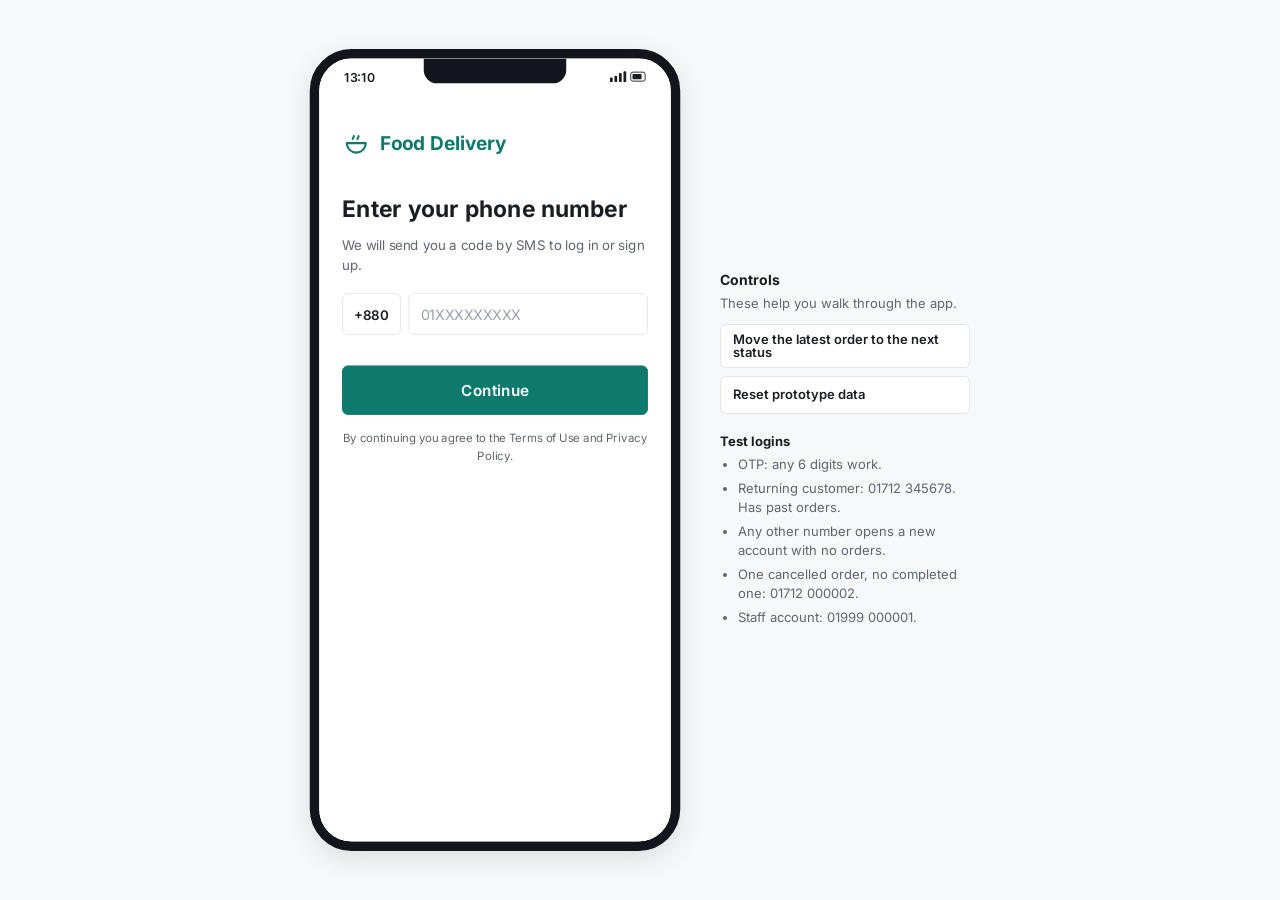
==== food-delivery-app/index.html @ 078b4ead "Food delivery app starter for HDNB PM bootcamp prototyping Co-Authored-By: Claude Opus 5.5 <noreply@" ====
<!doctype html>
<html lang="en">
<head>
<meta charset="utf-8">
<meta name="viewport" content="width=device-width, initial-scale=1">
<title>FoodApp</title>
<link rel="icon" href="data:,">
<link rel="stylesheet" href="shared/app.css">
<link rel="stylesheet" href="customer.css">
</head>
<body>
<main class="bx-stage" id="bx-stage">
  <div class="bx-fit">
    <div class="fd-phone" id="bx-phone">
      <div class="fd-phone-notch" aria-hidden="true"></div>
      <div class="bx-app" id="bx-app" data-testid="customer-app">
      </div>
    </div>
  </div>
  <aside class="bx-proto" id="bx-proto" aria-label="Prototype controls">
    <h2>Controls</h2>
    <p>These help you walk through the app.</p>
    <button type="button" class="fd-btn" id="bx-proto-advance" data-testid="customer-proto-advance">Move the latest order to the next status</button>
    <button type="button" class="fd-btn" id="bx-proto-reset" data-testid="customer-proto-reset">Reset prototype data</button>
    <h3>Test logins</h3>
    <ul>
      <li>OTP: any 6 digits work.</li>
      <li>Returning customer: 01712 345678. Has past orders.</li>
      <li>Any other number opens a new account with no orders.</li>
      <li>One cancelled order, no completed one: 01712 000002.</li>
      <li>Staff account: 01999 000001.</li>
    </ul>
  </aside>
</main>
<script src="shared/data.js"></script>
<script src="shared/common.js"></script>
<script src="customer-bn.js"></script>
<script src="customer.js"></script>
</body>
</html>
---- food-delivery-app/shared/app.css ----
@font-face {
  font-family: "Inter";
  font-style: normal;
  font-weight: 400;
  font-display: swap;
  src: url("fonts/inter-400.woff2") format("woff2");
}
@font-face {
  font-family: "Inter";
  font-style: normal;
  font-weight: 500;
  font-display: swap;
  src: url("fonts/inter-500.woff2") format("woff2");
}
@font-face {
  font-family: "Inter";
  font-style: normal;
  font-weight: 600;
  font-display: swap;
  src: url("fonts/inter-600.woff2") format("woff2");
}
@font-face {
  font-family: "Inter";
  font-style: normal;
  font-weight: 700;
  font-display: swap;
  src: url("fonts/inter-700.woff2") format("woff2");
}
@font-face {
  font-family: "Noto Sans Bengali";
  font-style: normal;
  font-weight: 400;
  font-display: swap;
  src: url("fonts/noto-bengali-400.woff2") format("woff2");
}
@font-face {
  font-family: "Noto Sans Bengali";
  font-style: normal;
  font-weight: 600;
  font-display: swap;
  src: url("fonts/noto-bengali-600.woff2") format("woff2");
}
@font-face {
  font-family: "Noto Sans Bengali";
  font-style: normal;
  font-weight: 700;
  font-display: swap;
  src: url("fonts/noto-bengali-700.woff2") format("woff2");
}

:root {
  --fd-primary: #0E7A6E;
  --fd-primary-dark: #0A5F56;
  --fd-ink: #1A1D23;
  --fd-grey: #5F6570;
  --fd-grey-light: #9AA0AA;
  --fd-hair: #E4E6EA;
  --fd-bg: #F7F8F9;
  --fd-white: #FFFFFF;
  --fd-radius: 10px;
  --fd-radius-sm: 6px;

  --fd-status-placed: #B45309;
  --fd-status-accepted: #0E7A6E;
  --fd-status-transit: #1D4ED8;
  --fd-status-delivered: #15803D;
  --fd-status-cancelled: #B91C1C;

  --fd-font: "Inter", "Noto Sans Bengali", "Nirmala UI", system-ui, sans-serif;
  --fd-font-bn: "Noto Sans Bengali", "Nirmala UI", sans-serif;
  --fd-shadow-card: 0 1px 2px rgba(26, 29, 35, .04);
  --fd-shadow-pop: 0 8px 28px rgba(26, 29, 35, .12);
  --fd-t: 160ms;
}

*, *::before, *::after { box-sizing: border-box; }
html, body { margin: 0; padding: 0; }
body {
  font-family: var(--fd-font);
  color: var(--fd-ink);
  background: var(--fd-bg);
  font-size: 14px;
  line-height: 1.5;
  -webkit-font-smoothing: antialiased;
  text-rendering: optimizeLegibility;
}
a { color: var(--fd-primary); text-decoration: none; }
a:hover { text-decoration: underline; }
.fd-bn { font-family: var(--fd-font-bn); }

.nomotion *, .nomotion *::before, .nomotion *::after {
  animation-duration: 0s !important;
  animation-delay: 0s !important;
  transition-duration: 0s !important;
  transition-delay: 0s !important;
}

.fd-icon {
  width: 24px;
  height: 24px;
  flex: none;
  fill: none;
  stroke: currentColor;
  stroke-width: 1.75;
  stroke-linecap: round;
  stroke-linejoin: round;
}
.fd-icon-sm { width: 18px; height: 18px; }
.fd-icon-lg { width: 32px; height: 32px; }

.fd-wordmark {
  display: inline-flex;
  align-items: center;
  gap: 8px;
  color: var(--fd-primary);
  line-height: 1;
}
.fd-wordmark-mark {
  width: 22px;
  height: 22px;
  fill: none;
  stroke: currentColor;
  stroke-width: 1.75;
  stroke-linecap: round;
  stroke-linejoin: round;
}
.fd-wordmark-text {
  font-weight: 700;
  font-size: 17px;
  letter-spacing: -.01em;
  color: var(--fd-primary);
}

.fd-topbar {
  display: flex;
  align-items: center;
  gap: 16px;
  height: 56px;
  padding: 0 20px;
  background: var(--fd-white);
  border-bottom: 1px solid var(--fd-hair);
}
.fd-topbar-spacer { flex: 1 1 auto; }
.fd-topbar .fd-topbar-nav {
  display: flex;
  align-items: center;
  gap: 4px;
}
.fd-topbar-nav a {
  color: var(--fd-grey);
  padding: 6px 10px;
  border-radius: var(--fd-radius-sm);
  font-weight: 500;
  text-decoration: none;
}
.fd-topbar-nav a:hover { color: var(--fd-ink); background: var(--fd-bg); }
.fd-topbar-nav a.is-active { color: var(--fd-primary); background: rgba(14, 122, 110, .08); }

.fd-card {
  background: var(--fd-white);
  border: 1px solid var(--fd-hair);
  border-radius: var(--fd-radius);
  box-shadow: var(--fd-shadow-card);
}
.fd-card-pad { padding: 16px; }

.fd-btn {
  display: inline-flex;
  align-items: center;
  justify-content: center;
  gap: 8px;
  height: 40px;
  padding: 0 16px;
  font-family: inherit;
  font-size: 14px;
  font-weight: 600;
  line-height: 1;
  color: var(--fd-ink);
  background: var(--fd-white);
  border: 1px solid var(--fd-hair);
  border-radius: var(--fd-radius-sm);
  cursor: pointer;
  transition: background var(--fd-t) ease, border-color var(--fd-t) ease, color var(--fd-t) ease;
}
.fd-btn:hover { border-color: var(--fd-grey-light); }
.fd-btn:focus-visible { outline: 2px solid var(--fd-primary); outline-offset: 2px; }
.fd-btn:disabled { opacity: .5; cursor: not-allowed; }
.fd-btn .fd-icon { width: 18px; height: 18px; }

.fd-btn-primary {
  color: var(--fd-white);
  background: var(--fd-primary);
  border-color: var(--fd-primary);
}
.fd-btn-primary:hover { background: var(--fd-primary-dark); border-color: var(--fd-primary-dark); }

.fd-btn-ghost {
  color: var(--fd-grey);
  background: transparent;
  border-color: transparent;
}
.fd-btn-ghost:hover { color: var(--fd-ink); background: var(--fd-bg); border-color: transparent; }

.fd-btn-block { width: 100%; }
.fd-btn-lg { height: 52px; padding: 0 20px; font-size: 16px; }

.fd-pill {
  display: inline-flex;
  align-items: center;
  gap: 6px;
  height: 22px;
  padding: 0 9px;
  font-size: 12px;
  font-weight: 600;
  line-height: 1;
  border-radius: 999px;
  border: 1px solid transparent;
  white-space: nowrap;
}
.fd-pill::before {
  content: "";
  width: 6px;
  height: 6px;
  border-radius: 999px;
  background: currentColor;
}
.fd-pill[data-status="placed"]     { color: var(--fd-status-placed);    background: rgba(180, 83, 9, .09);  border-color: rgba(180, 83, 9, .18); }
.fd-pill[data-status="accepted"]   { color: var(--fd-status-accepted);  background: rgba(14, 122, 110, .09); border-color: rgba(14, 122, 110, .18); }
.fd-pill[data-status="transit"]    { color: var(--fd-status-transit);   background: rgba(29, 78, 216, .09); border-color: rgba(29, 78, 216, .18); }
.fd-pill[data-status="delivered"]  { color: var(--fd-status-delivered); background: rgba(21, 128, 61, .09); border-color: rgba(21, 128, 61, .18); }
.fd-pill[data-status="cancelled"]  { color: var(--fd-status-cancelled); background: rgba(185, 28, 28, .09); border-color: rgba(185, 28, 28, .18); }

.fd-table {
  width: 100%;
  border-collapse: collapse;
  font-size: 14px;
}
.fd-table th {
  text-align: left;
  font-weight: 600;
  color: var(--fd-grey);
  font-size: 12px;
  letter-spacing: .02em;
  text-transform: uppercase;
  padding: 10px 12px;
  border-bottom: 1px solid var(--fd-hair);
  white-space: nowrap;
}
.fd-table td {
  padding: 12px;
  border-bottom: 1px solid var(--fd-hair);
  vertical-align: middle;
}
.fd-table tbody tr:hover { background: var(--fd-bg); }
.fd-table tbody tr:last-child td { border-bottom: none; }
.fd-table-dense th { padding: 7px 10px; }
.fd-table-dense td { padding: 7px 10px; font-size: 13px; }

.fd-input {
  width: 100%;
  height: 40px;
  padding: 0 12px;
  font-family: inherit;
  font-size: 14px;
  color: var(--fd-ink);
  background: var(--fd-white);
  border: 1px solid var(--fd-hair);
  border-radius: var(--fd-radius-sm);
  transition: border-color var(--fd-t) ease, box-shadow var(--fd-t) ease;
}
.fd-input::placeholder { color: var(--fd-grey-light); }
.fd-input:focus {
  outline: none;
  border-color: var(--fd-primary);
  box-shadow: 0 0 0 3px rgba(14, 122, 110, .12);
}
textarea.fd-input { height: auto; padding: 10px 12px; resize: vertical; }

.fd-field { display: flex; flex-direction: column; gap: 6px; }
.fd-field > label {
  font-size: 13px;
  font-weight: 600;
  color: var(--fd-ink);
}
.fd-field .fd-field-hint { font-size: 12px; color: var(--fd-grey); }

.fd-money {
  font-variant-numeric: tabular-nums;
  font-feature-settings: "tnum" 1;
  white-space: nowrap;
}
td.fd-money, th.fd-money { text-align: right; }

.fd-phone-stage {
  min-height: 100vh;
  display: flex;
  align-items: center;
  justify-content: center;
  padding: 24px;
  background: var(--fd-bg);
}
.fd-phone {
  position: relative;
  width: 390px;
  height: 844px;
  flex: none;
  background: var(--fd-white);
  border: 10px solid #12151B;
  border-radius: 44px;
  box-shadow: var(--fd-shadow-pop);
  overflow: hidden;
  transform-origin: center center;
}

@media (max-height: 900px) { .fd-phone { transform: scale(.92); } }
@media (max-height: 820px) { .fd-phone { transform: scale(.86); } }
@media (max-height: 760px) { .fd-phone { transform: scale(.80); } }
@media (max-height: 700px) { .fd-phone { transform: scale(.74); } }
.fd-phone-notch {
  position: absolute;
  top: 0;
  left: 50%;
  transform: translateX(-50%);
  width: 150px;
  height: 26px;
  background: #12151B;
  border-bottom-left-radius: 14px;
  border-bottom-right-radius: 14px;
  z-index: 5;
}
.fd-phone-screen {
  position: absolute;
  inset: 0;
  overflow-y: auto;
  overflow-x: hidden;
  -webkit-overflow-scrolling: touch;
}

.fd-muted { color: var(--fd-grey); }
.fd-hair { border-bottom: 1px solid var(--fd-hair); }
.fd-stack { display: flex; flex-direction: column; }
.fd-row { display: flex; align-items: center; }
.fd-gap-8 { gap: 8px; }
.fd-gap-12 { gap: 12px; }
.fd-gap-16 { gap: 16px; }
---- food-delivery-app/customer.css ----
.bx-stage {
  min-height: calc(100vh - var(--ws-strip, 0px));
  display: flex;
  align-items: center;
  justify-content: center;
  gap: 40px;
  padding: 20px;
  background: var(--fd-bg);
}
:root { --bx-scale: 1; }
@media (max-height: 900px) { :root { --bx-scale: 0.95; } }
@media (max-height: 840px) { :root { --bx-scale: 0.88; } }
@media (max-height: 780px) { :root { --bx-scale: 0.84; } }
@media (max-height: 720px) { :root { --bx-scale: 0.76; } }
.bx-fit {
  width: calc(390px * var(--bx-scale));
  height: calc(844px * var(--bx-scale));
  flex: none;
  display: flex;
  align-items: center;
  justify-content: center;
}
.bx-fit > .fd-phone { transform: scale(var(--bx-scale)); transform-origin: center center; position: relative; }

.bx-proto {
  width: 250px;
  flex: none;
  font-size: 13px;
  color: var(--fd-grey);
}
.bx-proto h2 { margin: 0 0 4px; font-size: 14px; color: var(--fd-ink); }
.bx-proto h3 { margin: 18px 0 4px; font-size: 13px; color: var(--fd-ink); }
.bx-proto p { margin: 0 0 10px; }
.bx-proto .fd-btn { display: flex; width: 100%; height: auto; min-height: 38px; padding: 8px 12px; margin-bottom: 8px; text-align: left; justify-content: flex-start; font-size: 13px; }
.bx-proto ul { margin: 0; padding-left: 18px; }
.bx-proto li { margin-bottom: 4px; }
@media (max-width: 760px) { .bx-proto { display: none; } }
.bx-proto .ws-panel-link { margin: 0 0 14px; }

.bx-app {
  position: absolute;
  inset: 0;
  display: flex;
  flex-direction: column;
  overflow: hidden;
  background: var(--fd-white);
  font-family: var(--fd-font);
  color: var(--fd-ink);
}
.bx-app.is-bn { font-family: var(--fd-font-bn); }
.bx-status {
  flex: none;
  height: 34px;
  padding: 8px 26px 0;
  display: flex;
  align-items: center;
  justify-content: space-between;
  font-size: 13px;
  font-weight: 600;
  background: var(--fd-white);
}
.bx-sysicons { width: 38px; height: 12px; fill: currentColor; }
.bx-status-icons .bx-ic { display: none; }
.bx-view { flex: 1 1 auto; min-height: 0; position: relative; overflow: hidden; }
.bx-screen, .bx-col { display: flex; flex-direction: column; height: 100%; min-height: 0; }
.bx-rel { position: relative; }
.bx-body { flex: 1 1 auto; min-height: 0; overflow-y: auto; overflow-x: hidden; overscroll-behavior: contain; }
.bx-grow { flex: 1 1 auto; min-width: 0; }
.bx-left { text-align: left; }
.bx-center { text-align: center; margin-top: 12px; }
.bx-spacer { height: 24px; flex: none; }
.bx-hidden { display: none !important; }
.bx-muted { color: var(--fd-grey); font-size: 13px; }
.bx-pad { padding: 12px 16px; }
.bx-stack-8 { display: flex; flex-direction: column; gap: 8px; }
.bx-stack-12 { display: flex; flex-direction: column; gap: 12px; }
.bx-clamp { display: -webkit-box; -webkit-line-clamp: 2; -webkit-box-orient: vertical; overflow: hidden; }
.bx-money { font-variant-numeric: tabular-nums; white-space: nowrap; font-weight: 600; }
.bx-h2 { margin: 0; font-size: 18px; }
.bx-h3 { margin: 0 0 8px; font-size: 14px; }

.bx-ic { width: 22px; height: 22px; flex: none; fill: none; stroke: currentColor; stroke-width: 1.75; stroke-linecap: round; stroke-linejoin: round; }
.bx-ic-xs { width: 14px; height: 14px; }
.bx-ic-sm { width: 18px; height: 18px; }
.bx-ic-lg { width: 30px; height: 30px; }
.bx-ic-xl { width: 56px; height: 56px; stroke-width: 1.4; }
.bx-star { width: 34px; height: 34px; color: var(--fd-grey-light); }
.bx-star.is-on { fill: var(--fd-ink); color: var(--fd-ink); }

.bx-hd {
  flex: none;
  display: flex;
  align-items: center;
  gap: 10px;
  min-height: 56px;
  padding: 8px 12px;
  background: var(--fd-white);
  border-bottom: 1px solid var(--fd-hair);
}
.bx-hd-title { font-size: 16px; font-weight: 700; }
.bx-hd-title.bx-big { font-size: 20px; padding-left: 4px; }
.bx-iconbtn {
  position: relative;
  flex: none;
  width: 38px; height: 38px;
  display: inline-flex; align-items: center; justify-content: center;
  background: var(--fd-white);
  color: var(--fd-ink);
  border: 1px solid var(--fd-hair);
  border-radius: 999px;
  cursor: pointer;
}
.bx-iconbtn:hover { border-color: var(--fd-grey-light); }
.bx-badge {
  position: absolute; top: -4px; right: -4px;
  min-width: 18px; height: 18px; padding: 0 5px;
  border-radius: 999px;
  background: var(--fd-primary); color: var(--fd-white);
  font-size: 11px; font-weight: 700; line-height: 18px; text-align: center;
}
.bx-tabbar {
  flex: none;
  display: flex;
  background: var(--fd-white);
  border-top: 1px solid var(--fd-hair);
  padding: 6px 4px 10px;
}
.bx-tabbar.is-hidden { display: none; }
.bx-tab {
  flex: 1;
  display: flex; flex-direction: column; align-items: center; gap: 2px;
  padding: 4px 0;
  background: none; border: 0;
  font: inherit; font-size: 11px; font-weight: 600;
  color: var(--fd-grey);
  cursor: pointer;
}
.bx-tab.is-active { color: var(--fd-primary); }
.bx-tab:focus-visible, .bx-btn:focus-visible, .bx-iconbtn:focus-visible { outline: 2px solid var(--fd-primary); outline-offset: 2px; }

.bx-btn {
  display: inline-flex; align-items: center; justify-content: center; gap: 8px;
  height: 44px; padding: 0 16px;
  font-family: inherit; font-size: 14px; font-weight: 600;
  color: var(--fd-ink);
  background: var(--fd-white);
  border: 1px solid var(--fd-hair);
  border-radius: var(--fd-radius-sm);
  cursor: pointer;
}
.bx-btn:hover { border-color: var(--fd-grey-light); }
.bx-btn:disabled { opacity: .5; cursor: not-allowed; }
.bx-btn-primary { color: var(--fd-white); background: var(--fd-primary); border-color: var(--fd-primary); }
.bx-btn-primary:hover { background: var(--fd-primary-dark); border-color: var(--fd-primary-dark); }
.bx-btn-ghost { border-color: transparent; background: transparent; color: var(--fd-grey); }
.bx-btn-block { display: flex; width: 100%; }
.bx-btn-lg { height: 52px; font-size: 16px; }
.bx-btn-sm { height: 34px; padding: 0 12px; font-size: 13px; }
.bx-link { background: none; border: 0; padding: 4px 8px; font: inherit; font-weight: 600; color: var(--fd-primary); cursor: pointer; }
.bx-link:disabled { color: var(--fd-grey-light); cursor: default; }
.bx-link-text { color: var(--fd-primary); font-weight: 600; font-size: 13px; }
.bx-input {
  width: 100%; height: 44px; padding: 0 12px;
  font-family: inherit; font-size: 15px; color: var(--fd-ink);
  background: var(--fd-white);
  border: 1px solid var(--fd-hair);
  border-radius: var(--fd-radius-sm);
}
.bx-input:focus { outline: none; border-color: var(--fd-primary); box-shadow: 0 0 0 3px rgba(14, 122, 110, .12); }
.bx-input::placeholder { color: var(--fd-grey-light); }
select.bx-input { appearance: auto; }
.bx-ta { height: auto; padding: 10px 12px; margin-bottom: 12px; resize: none; }
.bx-field { display: flex; flex-direction: column; gap: 6px; }
.bx-field label { font-size: 13px; font-weight: 600; }
.bx-error { color: var(--fd-status-cancelled); font-size: 13px; min-height: 18px; margin: 6px 0; }
.bx-ok { color: var(--fd-status-delivered); font-size: 13px; min-height: 18px; margin: 6px 0; }
.bx-fine { font-size: 12px; color: var(--fd-grey); text-align: center; margin: 16px 0 0; }
.bx-two { display: grid; grid-template-columns: 1fr 1fr; gap: 10px; }

.bx-card { background: var(--fd-white); border: 1px solid var(--fd-hair); border-radius: var(--fd-radius); }
.bx-chips { display: flex; gap: 8px; padding: 6px 16px 10px; overflow-x: auto; scrollbar-width: none; }
.bx-field .bx-chips { padding: 0; }
.bx-chips.bx-wrap { flex-wrap: wrap; overflow: visible; }
.bx-chip {
  flex: none; height: 34px; padding: 0 14px;
  font: inherit; font-size: 13px; font-weight: 600;
  color: var(--fd-ink); background: var(--fd-white);
  border: 1px solid var(--fd-hair); border-radius: 999px; cursor: pointer;
}
.bx-chip.is-on { color: var(--fd-white); background: var(--fd-ink); border-color: var(--fd-ink); }
.bx-chip-tag {
  flex: none; display: inline-block; padding: 2px 9px; font-size: 11px; font-weight: 600;
  color: var(--fd-grey); background: var(--fd-bg); border: 1px solid var(--fd-hair); border-radius: 999px;
}
.bx-tile {
  display: flex; align-items: center; justify-content: center;
  width: 100%; height: 100%;
  background: var(--fd-bg);
  color: var(--fd-grey-light);
}
.bx-tile .bx-ic { width: 34px; height: 34px; }
.bx-sec-hd { display: flex; align-items: center; justify-content: space-between; padding: 14px 16px 6px; }
.bx-sec-hd h3 { margin: 0; font-size: 16px; }

.bx-login { display: flex; flex-direction: column; height: 100%; overflow-y: auto; background: var(--fd-white); }
.bx-login-top { padding: 40px 24px 8px; }
.bx-wordmark { display: inline-flex; align-items: center; gap: 10px; color: var(--fd-primary); font-weight: 700; font-size: 20px; }
.bx-login-body { padding: 24px; }
.bx-login-body h1 { margin: 0 0 8px; font-size: 24px; }
.bx-login-body .bx-muted { margin: 0 0 20px; font-size: 14px; }
.bx-phone-row { display: flex; gap: 8px; }
.bx-prefix { display: inline-flex; align-items: center; padding: 0 12px; height: 44px; font-weight: 600; border: 1px solid var(--fd-hair); border-radius: var(--fd-radius-sm); }
.bx-login-body .bx-btn { margin-top: 8px; }
.bx-otp-row { display: flex; gap: 8px; justify-content: space-between; margin-bottom: 8px; }
.bx-otp { width: 100%; min-width: 0; height: 52px; text-align: center; font-size: 20px; font-weight: 600; font-family: inherit; border: 1px solid var(--fd-hair); border-radius: var(--fd-radius-sm); }
.bx-otp:focus { outline: none; border-color: var(--fd-primary); box-shadow: 0 0 0 3px rgba(14, 122, 110, .12); }

.bx-hd-home { gap: 8px; }
.bx-addr { display: flex; align-items: center; gap: 8px; min-width: 0; background: none; border: 0; font: inherit; color: var(--fd-ink); cursor: pointer; text-align: left; }
.bx-addr-text { display: flex; flex-direction: column; min-width: 0; }
.bx-addr-l { font-size: 11px; color: var(--fd-grey); }
.bx-addr-v { display: inline-flex; align-items: center; gap: 4px; font-size: 14px; font-weight: 700; white-space: nowrap; overflow: hidden; text-overflow: ellipsis; }
.bx-searchbar {
  display: flex; align-items: center; gap: 10px;
  width: calc(100% - 32px); margin: 12px 16px 4px; height: 44px; padding: 0 14px;
  font: inherit; font-size: 14px; color: var(--fd-grey);
  background: var(--fd-bg); border: 1px solid var(--fd-hair); border-radius: 999px; cursor: pointer; text-align: left;
}
.bx-active {
  display: flex; align-items: center; justify-content: space-between; gap: 8px;
  width: calc(100% - 32px); margin: 8px 16px 0; padding: 12px 14px;
  font: inherit; text-align: left; cursor: pointer;
  background: var(--fd-white); border: 1px solid var(--fd-hair); border-radius: var(--fd-radius);
}
.bx-active-t { font-weight: 700; }
.bx-banners { display: flex; gap: 10px; padding: 4px 16px 6px; overflow-x: auto; scrollbar-width: none; }
.bx-banner { flex: none; width: 260px; padding: 14px; background: var(--fd-white); border: 1px solid var(--fd-hair); border-radius: var(--fd-radius); }
.bx-banner-t { font-weight: 700; font-size: 15px; margin-bottom: 4px; }
.bx-hscroll { display: flex; gap: 10px; padding: 0 16px 6px; overflow-x: auto; scrollbar-width: none; }
.bx-again { flex: none; width: 200px; display: flex; flex-direction: column; gap: 6px; padding: 12px; background: var(--fd-white); border: 1px solid var(--fd-hair); border-radius: var(--fd-radius); }
.bx-again .bx-btn { margin-top: 4px; }
.bx-invite {
  display: flex; align-items: center; gap: 12px;
  width: calc(100% - 32px); margin: 12px 16px 0; padding: 14px;
  font: inherit; cursor: pointer;
  background: var(--fd-white); border: 1px solid var(--fd-hair); border-radius: var(--fd-radius);
}
.bx-list { display: flex; flex-direction: column; gap: 14px; padding: 0 16px; }
.bx-rc {
  display: flex; flex-direction: column; text-align: left; padding: 0;
  font: inherit; color: var(--fd-ink); cursor: pointer; overflow: hidden;
  background: var(--fd-white); border: 1px solid var(--fd-hair); border-radius: var(--fd-radius);
}
.bx-rc .bx-tile { height: 110px; border-radius: 0; }
.bx-rc-body { padding: 10px 12px 12px; display: flex; flex-direction: column; gap: 2px; }
.bx-rc-name { font-weight: 700; font-size: 14px; }
.bx-rc-meta { display: flex; align-items: center; gap: 6px; font-size: 12px; color: var(--fd-grey); }
.bx-rating { display: inline-flex; align-items: center; gap: 3px; font-weight: 700; color: var(--fd-ink); }
.bx-rating .bx-ic { fill: var(--fd-ink); }
.bx-closed { font-size: 12px; font-weight: 600; color: var(--fd-status-cancelled); }
.bx-rc.is-compact { flex: none; width: 200px; }
.bx-rc.is-compact .bx-tile { height: 90px; }

.bx-searchfield { flex: 1; display: flex; align-items: center; gap: 8px; padding-left: 12px; background: var(--fd-bg); border: 1px solid var(--fd-hair); border-radius: 999px; height: 42px; color: var(--fd-grey); }
.bx-searchfield .bx-input { border: 0; background: transparent; height: 40px; padding: 0; box-shadow: none; }
.bx-searchfield .bx-input::-webkit-search-cancel-button { display: none; }
.bx-searchfield .bx-iconbtn { border: 0; background: transparent; width: 36px; height: 36px; }
.bx-dish { display: flex; align-items: center; gap: 12px; width: calc(100% - 32px); margin: 0 16px 8px; padding: 12px; font: inherit; text-align: left; cursor: pointer; background: var(--fd-white); border: 1px solid var(--fd-hair); border-radius: var(--fd-radius); }
.bx-body > .bx-rc { width: calc(100% - 32px); margin: 0 16px 12px; }
.bx-empty { display: flex; flex-direction: column; align-items: center; gap: 6px; padding: 56px 32px; text-align: center; color: var(--fd-grey); }
.bx-empty h3 { margin: 8px 0 0; font-size: 17px; color: var(--fd-ink); }
.bx-empty p { margin: 0 0 8px; }

.bx-hero { position: relative; height: 150px; flex: none; }
.bx-hero .bx-tile { border-radius: 0; }
.bx-hero-top { position: absolute; top: 10px; left: 12px; right: 12px; display: flex; align-items: center; z-index: 2; }
.bx-hero-top .bx-iconbtn { background: var(--fd-white); }
.bx-rest-head h1 { margin: 0 0 4px; font-size: 22px; }
.bx-infobox { display: flex; gap: 12px; margin-top: 12px; padding: 12px; background: var(--fd-white); border: 1px solid var(--fd-hair); border-radius: var(--fd-radius); }
.bx-info-col { flex: 1; display: flex; align-items: center; gap: 8px; }
.bx-info-t { font-weight: 700; font-size: 13px; }
.bx-closed-bar { margin-top: 10px; padding: 10px 12px; font-size: 13px; font-weight: 600; color: var(--fd-status-cancelled); background: var(--fd-white); border: 1px solid var(--fd-status-cancelled); border-radius: var(--fd-radius-sm); }
.bx-cattabs { position: sticky; top: 0; z-index: 3; display: flex; gap: 6px; overflow-x: auto; padding: 8px 12px; background: var(--fd-white); border-bottom: 1px solid var(--fd-hair); scrollbar-width: none; }
.bx-cattab { flex: none; padding: 6px 12px; font: inherit; font-size: 13px; font-weight: 600; color: var(--fd-grey); background: none; border: 0; cursor: pointer; }
.bx-cattab:hover { color: var(--fd-ink); }
.bx-cat-t { margin: 0; padding: 16px 16px 6px; font-size: 16px; }
.bx-menu-item { display: flex; align-items: center; gap: 12px; padding: 12px 16px; border-bottom: 1px solid var(--fd-hair); }
.bx-item-img { position: relative; flex: none; width: 84px; height: 84px; border: 1px solid var(--fd-hair); border-radius: var(--fd-radius); overflow: hidden; }
.bx-plus {
  position: absolute; right: 6px; bottom: 6px;
  width: 30px; height: 30px; display: inline-flex; align-items: center; justify-content: center;
  color: var(--fd-ink); background: var(--fd-white); border: 1px solid var(--fd-hair); border-radius: 999px; cursor: pointer;
}
.bx-plus:disabled { opacity: .4; cursor: not-allowed; }
.bx-plus .bx-ic { width: 18px; height: 18px; }
.bx-cartbar-wrap { position: absolute; left: 0; right: 0; bottom: 0; padding: 0 16px 12px; pointer-events: none; }
.bx-cartbar {
  pointer-events: auto; display: flex; align-items: center; gap: 12px; width: 100%; height: 52px; padding: 0 16px;
  font: inherit; font-weight: 700; color: var(--fd-white); background: var(--fd-primary); border: 0; border-radius: var(--fd-radius); cursor: pointer;
}
.bx-cartbar-n { display: inline-flex; align-items: center; justify-content: center; min-width: 26px; height: 26px; border: 1px solid var(--fd-white); border-radius: 6px; font-size: 13px; }

.bx-layer { position: absolute; inset: 0; pointer-events: none; z-index: 20; }
.bx-layer > * { pointer-events: auto; }
.bx-sheet-wrap { position: absolute; inset: 0; display: flex; flex-direction: column; justify-content: flex-end; }
.bx-scrim { position: absolute; inset: 0; background: rgba(26, 29, 35, .45); }
.bx-sheet { position: relative; max-height: 88%; overflow-y: auto; background: var(--fd-white); border-radius: 18px 18px 0 0; animation: bx-up 200ms ease; }
@keyframes bx-up { from { transform: translateY(40px); opacity: 0; } to { transform: none; opacity: 1; } }
.bx-sheet-title { margin: 0 0 4px; font-size: 18px; }
.bx-item-head { display: flex; align-items: flex-start; gap: 8px; margin-bottom: 4px; }
.bx-item-price { margin-bottom: 6px; }
.bx-opt-hd { display: flex; align-items: center; justify-content: space-between; margin: 14px 0 4px; }
.bx-opt { display: flex; align-items: center; gap: 12px; width: 100%; padding: 12px 0; font: inherit; text-align: left; background: none; border: 0; border-bottom: 1px solid var(--fd-hair); cursor: pointer; }
.bx-mark { flex: none; width: 20px; height: 20px; display: inline-flex; align-items: center; justify-content: center; border: 1.5px solid var(--fd-grey-light); border-radius: 999px; }
.bx-mark.is-box { border-radius: 5px; }
.bx-opt.is-on .bx-mark, .bx-mark.is-on { border-color: var(--fd-primary); background: var(--fd-primary); color: var(--fd-white); }
.bx-mark.is-radio.is-on { box-shadow: inset 0 0 0 3px var(--fd-white); }
.bx-qtyrow { display: flex; align-items: center; justify-content: space-between; margin: 16px 0; }
.bx-stepper { display: inline-flex; align-items: center; border: 1px solid var(--fd-hair); border-radius: 999px; }
.bx-stepper button { width: 34px; height: 34px; display: inline-flex; align-items: center; justify-content: center; background: none; border: 0; cursor: pointer; color: var(--fd-ink); }
.bx-stepper .bx-ic { width: 16px; height: 16px; }
.bx-stepper-n { min-width: 24px; text-align: center; font-weight: 700; }
.bx-toast {
  position: absolute; left: 24px; right: 24px; bottom: 84px; padding: 12px 16px; text-align: center;
  font-size: 13px; font-weight: 600; color: var(--fd-white); background: var(--fd-ink); border-radius: var(--fd-radius-sm); z-index: 60;
}
.bx-popup { position: absolute; inset: 0; z-index: 50; display: flex; flex-direction: column; background: var(--fd-white); }
.bx-popup-x { position: absolute; top: 12px; right: 12px; z-index: 2; width: 40px; height: 40px; display: inline-flex; align-items: center; justify-content: center; color: var(--fd-ink); background: var(--fd-white); border: 1px solid var(--fd-hair); border-radius: 999px; cursor: pointer; }
.bx-popup-art { flex: 1; display: flex; align-items: center; justify-content: center; background: var(--fd-bg); color: var(--fd-grey-light); }
.bx-popup-body { padding: 24px 20px 28px; }
.bx-popup-body h2 { margin: 0 0 8px; font-size: 22px; }
.bx-popup-body p { margin: 0 0 20px; color: var(--fd-grey); }
.bx-placing { position: absolute; inset: 0; z-index: 55; display: flex; flex-direction: column; align-items: center; justify-content: center; gap: 8px; background: var(--fd-white); text-align: center; }
.bx-placing h2 { margin: 12px 0 0; font-size: 20px; }
.bx-spin { display: inline-block; width: 22px; height: 22px; border: 3px solid var(--fd-hair); border-top-color: var(--fd-primary); border-radius: 50%; animation: bx-rot 800ms linear infinite; }
.bx-btn-primary .bx-spin { border-color: rgba(255, 255, 255, .4); border-top-color: var(--fd-white); }
.bx-placing .bx-spin { width: 40px; height: 40px; }
@keyframes bx-rot { to { transform: rotate(360deg); } }

.bx-cart-rest { display: flex; align-items: center; gap: 8px; }
.bx-lines { padding-top: 0; }
.bx-line { display: flex; align-items: center; gap: 12px; padding: 12px 0; border-bottom: 1px solid var(--fd-hair); }
.bx-nudge { display: flex; align-items: center; gap: 10px; margin: 4px 16px; padding: 12px 14px; font-size: 13px; font-weight: 600; background: var(--fd-white); border: 1px solid var(--fd-hair); border-radius: var(--fd-radius); }
.bx-bill { display: flex; flex-direction: column; gap: 8px; }
.bx-bill-row { display: flex; justify-content: space-between; gap: 12px; font-size: 14px; }
.bx-bill-row.is-total { padding-top: 10px; border-top: 1px solid var(--fd-hair); font-weight: 700; font-size: 16px; }
.bx-foot { flex: none; padding: 10px 16px 14px; background: var(--fd-white); border-top: 1px solid var(--fd-hair); }
.bx-addrcard { display: flex; align-items: center; gap: 12px; padding: 12px; }
.bx-wide { width: 100%; font: inherit; cursor: pointer; }
.bx-addr-main { flex: 1; display: flex; align-items: center; gap: 12px; min-width: 0; font: inherit; text-align: left; background: none; border: 0; padding: 0; cursor: pointer; }
.bx-delivery-time { display: flex; align-items: center; gap: 8px; margin-top: 10px; font-size: 13px; color: var(--fd-grey); }
.bx-paylist { overflow: hidden; }
.bx-pay { display: flex; align-items: center; gap: 12px; width: 100%; padding: 12px; font: inherit; text-align: left; background: var(--fd-white); border: 0; border-bottom: 1px solid var(--fd-hair); cursor: pointer; }
.bx-pay:last-child { border-bottom: 0; }
.bx-promo-row { display: flex; gap: 8px; }
.bx-promo-row .bx-btn { flex: none; }
.bx-pay-fail { margin: 10px 0; padding: 12px; font-size: 14px; font-weight: 600; color: var(--fd-status-cancelled); background: var(--fd-white); border: 1px solid var(--fd-status-cancelled); border-radius: var(--fd-radius-sm); }
.bx-pay-fail[hidden] { display: none; }
.bx-pay-amt { display: flex; align-items: center; justify-content: space-between; margin: 12px 0; }
.bx-pay-amt-v { font-size: 20px; }
.bx-sheet .bx-input { margin-bottom: 10px; }
.bx-sheet .bx-two .bx-input { margin-bottom: 0; }
.bx-sheet .bx-two { margin-bottom: 10px; }

.bx-statusmap { position: relative; flex: none; height: 250px; }
.bx-map { display: block; width: 100%; height: 100%; }
.bx-map-bg { fill: var(--fd-bg); }
.bx-map-block { fill: var(--fd-white); stroke: var(--fd-hair); }
.bx-map-route { fill: none; stroke: var(--fd-ink); stroke-width: 3; stroke-dasharray: 6 6; }
.bx-map-pin { fill: var(--fd-ink); }
.bx-map-glyph { fill: var(--fd-white); }
.bx-map-rider { fill: var(--fd-primary); opacity: .25; }
.bx-map-rider-dot { fill: var(--fd-primary); }
.bx-helpchip { height: 38px; padding: 0 16px; font: inherit; font-weight: 700; color: var(--fd-ink); background: var(--fd-white); border: 1px solid var(--fd-hair); border-radius: 999px; cursor: pointer; }
.bx-statussheet { background: var(--fd-white); border-top-left-radius: 18px; border-top-right-radius: 18px; margin-top: -16px; position: relative; border: 1px solid var(--fd-hair); border-bottom: 0; }
.bx-status-title { margin: 0 0 4px; font-size: 22px; }
.bx-steps { display: flex; justify-content: space-between; margin-top: 18px; position: relative; }
.bx-step { flex: 1; display: flex; flex-direction: column; align-items: center; gap: 6px; text-align: center; position: relative; color: var(--fd-grey-light); }
.bx-step::before { content: ""; position: absolute; top: 17px; left: -50%; width: 100%; height: 2px; background: var(--fd-hair); z-index: 0; }
.bx-step:first-child::before { display: none; }
.bx-step.is-done::before { background: var(--fd-ink); }
.bx-step-dot { position: relative; z-index: 1; width: 36px; height: 36px; display: inline-flex; align-items: center; justify-content: center; border-radius: 999px; background: var(--fd-bg); border: 1px solid var(--fd-hair); }
.bx-step.is-done .bx-step-dot { background: var(--fd-ink); border-color: var(--fd-ink); color: var(--fd-white); }
.bx-step.is-now .bx-step-dot { background: var(--fd-primary); border-color: var(--fd-primary); }
.bx-step.is-done { color: var(--fd-ink); }
.bx-step-l { font-size: 11px; font-weight: 600; line-height: 1.25; }
.bx-riderline { display: flex; align-items: center; gap: 8px; margin-top: 16px; font-size: 14px; font-weight: 600; }
.bx-actions { display: flex; flex-wrap: wrap; gap: 8px; }
.bx-chipbtn { display: inline-flex; align-items: center; gap: 8px; height: 38px; padding: 0 14px; font: inherit; font-size: 13px; font-weight: 600; color: var(--fd-ink); background: var(--fd-white); border: 1px solid var(--fd-hair); border-radius: 999px; cursor: pointer; }
.bx-livemap { flex: 1; min-height: 0; background: var(--fd-bg); }
.bx-livemap .bx-map { height: 100%; }
.bx-rate { display: flex; justify-content: center; gap: 6px; margin: 8px 0 16px; }
.bx-ratebtn { background: none; border: 0; padding: 2px; cursor: pointer; }

.bx-order { padding: 12px; display: flex; flex-direction: column; gap: 8px; }
.bx-order-tap { display: flex; flex-direction: column; gap: 6px; width: 100%; padding: 0; font: inherit; text-align: left; color: var(--fd-ink); background: none; border: 0; cursor: pointer; }
.bx-order-top { display: flex; align-items: flex-start; gap: 8px; width: 100%; }
.bx-order-bottom { display: flex; justify-content: space-between; }
.bx-order-acts { display: flex; gap: 8px; }
.bx-timeline { display: flex; flex-direction: column; gap: 10px; }
.bx-tl-row { display: flex; align-items: center; gap: 10px; font-size: 13px; }
.bx-tl-dot { width: 8px; height: 8px; border-radius: 999px; background: var(--fd-ink); flex: none; }

.bx-chat { padding: 12px 16px; display: flex; flex-direction: column; gap: 8px; }
.bx-bubble { max-width: 80%; padding: 10px 14px; font-size: 14px; background: var(--fd-bg); border: 1px solid var(--fd-hair); border-radius: 14px 14px 14px 4px; align-self: flex-start; }
.bx-bubble.is-mine { align-self: flex-end; color: var(--fd-white); background: var(--fd-primary); border-color: var(--fd-primary); border-radius: 14px 14px 4px 14px; }
.bx-chat-order { align-self: center; padding: 4px 12px; background: var(--fd-white); border: 1px solid var(--fd-hair); border-radius: 999px; }
.bx-chat-bar { flex: none; display: flex; align-items: center; gap: 8px; padding: 10px 12px 14px; border-top: 1px solid var(--fd-hair); }

.bx-addmap { position: relative; height: 150px; overflow: hidden; border: 1px solid var(--fd-hair); border-radius: var(--fd-radius); }
.bx-addmap .bx-map { height: 100%; }
.bx-pinmark { position: absolute; top: 50%; left: 50%; transform: translate(-50%, -80%); color: var(--fd-grey-light); }
.bx-pinmark.is-on { color: var(--fd-ink); }
.bx-pinmark .bx-ic { fill: var(--fd-white); }
.bx-profile { display: flex; align-items: center; gap: 14px; padding: 20px 16px; }
.bx-avatar { width: 52px; height: 52px; display: inline-flex; align-items: center; justify-content: center; font-size: 20px; font-weight: 700; color: var(--fd-white); background: var(--fd-ink); border-radius: 999px; }
.bx-menu { border-top: 1px solid var(--fd-hair); }
.bx-menu-row { display: flex; align-items: center; gap: 14px; width: 100%; min-height: 56px; padding: 8px 16px; font: inherit; color: var(--fd-ink); background: none; border: 0; border-bottom: 1px solid var(--fd-hair); cursor: pointer; }
.bx-menu-lang { cursor: default; }
.bx-seg { display: inline-flex; border: 1px solid var(--fd-hair); border-radius: 999px; overflow: hidden; }
.bx-seg button { height: 34px; padding: 0 14px; font: inherit; font-size: 13px; font-weight: 600; color: var(--fd-grey); background: var(--fd-white); border: 0; cursor: pointer; }
.bx-seg button.is-on { color: var(--fd-white); background: var(--fd-ink); }
.bx-version { padding: 20px 16px; text-align: center; font-size: 12px; color: var(--fd-grey); }

@media (max-width: 500px) {
  .bx-stage { padding: 0; min-height: calc(100vh - var(--ws-strip, 0px)); display: block; }
  .bx-fit { width: 100%; height: calc(100vh - var(--ws-strip, 0px)); height: calc(100dvh - var(--ws-strip, 0px)); display: block; }
  .bx-fit > .fd-phone {
    width: 100%; height: 100%; border: 0; border-radius: 0; box-shadow: none; transform: none;
  }
  .fd-phone-notch, .bx-status { display: none; }
}

.bx-photo { width: 100%; height: 100%; }
.bx-photo svg { display: block; width: 100%; height: 100%; }

.bx-sheet.bx-sheet-item { display: flex; flex-direction: column; overflow: hidden; max-height: 62%; }
.bx-sheet-in { display: flex; flex-direction: column; flex: 1 1 auto; min-height: 0; }
.bx-sheet-scroll { flex: 1 1 auto; min-height: 0; overflow-y: auto; overscroll-behavior: contain; }
.bx-sheet-foot { flex: none; padding: 10px 16px 14px; background: var(--fd-white); border-top: 1px solid var(--fd-hair); }

.bx-btn-primary:disabled, .bx-btn-primary:disabled:hover { opacity: 1; color: var(--fd-grey-light); background: var(--fd-hair); border-color: var(--fd-hair); }

.bx-demo { margin-top: 28px; padding: 10px 12px; font-size: 12px; color: var(--fd-grey); background: var(--fd-white); border: 1px solid var(--fd-hair); border-radius: var(--fd-radius); }
.bx-demo-l { margin-bottom: 8px; font-weight: 600; }
.bx-demo-row { display: flex; align-items: center; justify-content: space-between; gap: 12px; }
.bx-su-field label { font-size: 13px; font-weight: 600; }
.bx-su-err { min-height: 0; margin: 0; }
.bx-su-err:empty { display: none; }

.bx-sys-wrap { position: absolute; inset: 0; z-index: 70; display: flex; align-items: center; justify-content: center; padding: 28px; }
.bx-sys-scrim { position: absolute; inset: 0; background: rgba(26, 29, 35, .45); }
.bx-sysdlg { position: relative; width: 100%; max-width: 300px; background: #F2F2F5; color: #111; border-radius: 14px; text-align: center; overflow: hidden; }
.bx-sysdlg-t { padding: 18px 18px 6px; font-size: 16px; font-weight: 600; }
.bx-sysdlg-b { padding: 0 18px 16px; font-size: 13px; }
.bx-sysdlg-btns { display: flex; flex-direction: column; }
.bx-sysdlg-btns button { height: 46px; font: inherit; font-size: 15px; color: #1D6BF3; background: none; border: 0; border-top: 1px solid #D4D4D8; cursor: pointer; }
.bx-sysdlg.is-android { background: #fff; border-radius: 26px; text-align: left; padding: 22px 0 8px; }
.bx-sysdlg.is-android .bx-sysdlg-ic { display: flex; justify-content: center; margin-bottom: 8px; color: #1D6BF3; }
.bx-sysdlg.is-android .bx-sysdlg-t { text-align: center; padding: 0 22px 14px; font-weight: 500; }
.bx-sysdlg.is-android .bx-sysdlg-btns { padding: 0 14px; gap: 8px; }
.bx-sysdlg.is-android .bx-sysdlg-btns button { border: 1px solid #D4D4D8; border-radius: 999px; height: 42px; }

.bx-link-sm { padding: 0; font-size: 12px; font-weight: 600; text-decoration: underline; }

.bx-cart-notice { margin-top: 8px; padding: 10px 14px; font-size: 14px; font-weight: 600; color: var(--fd-ink); background: var(--fd-white); border: 1px solid var(--fd-hair); border-radius: var(--fd-radius-sm); }

.bx-login-body .bx-stack-12 + .bx-btn { margin-top: 18px; }
.bx-strike { margin-right: 4px; font-weight: 400; color: var(--fd-grey); }
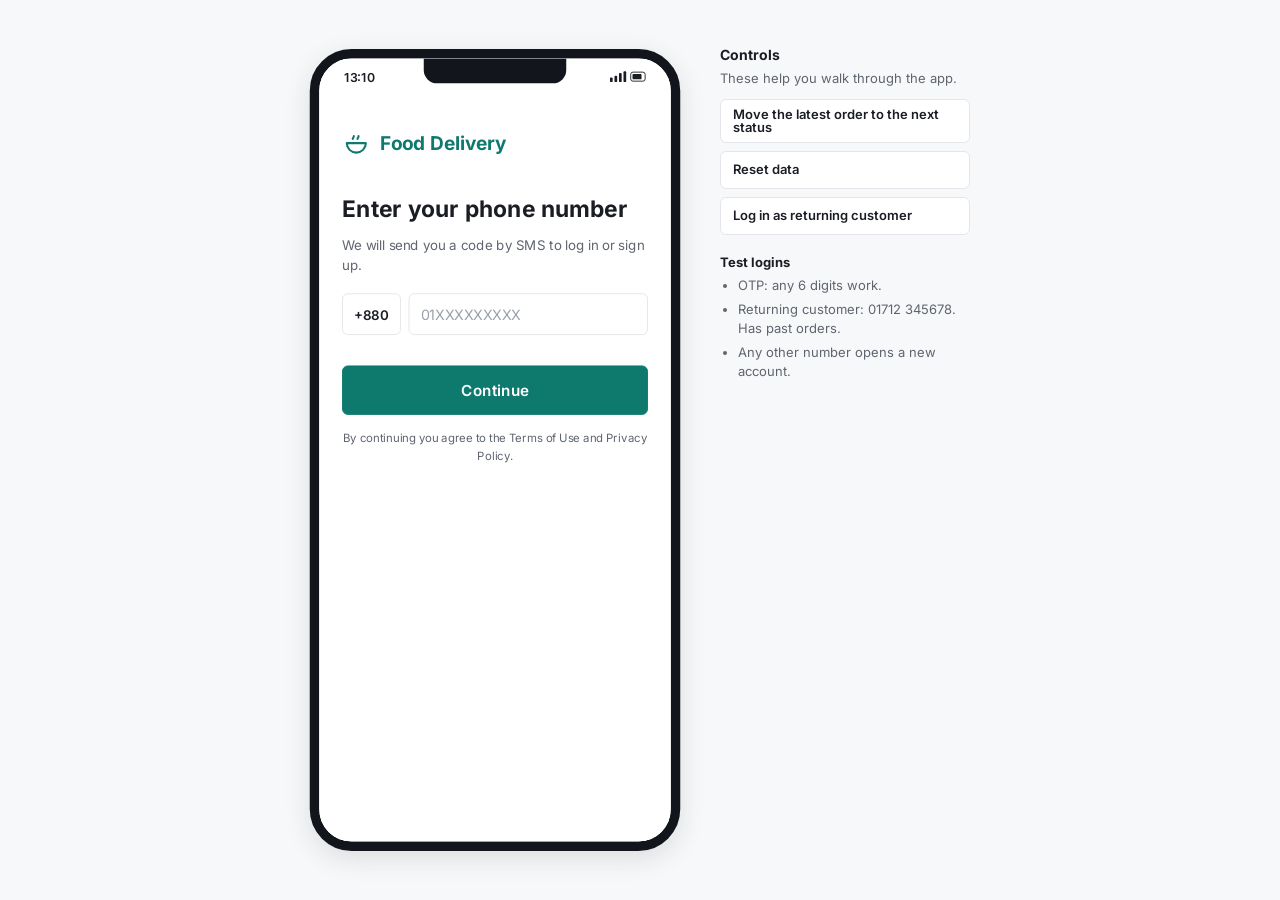
==== commit 65a38d89: "All 7 apps, photos, screenshots, fixes Co-Authored-By: Claude Opus 5.5 <noreply@anthropic.com>" ====
--- a/food-delivery-app/index.html
+++ b/food-delivery-app/index.html
@@ -17,18 +17,17 @@
       </div>
     </div>
   </div>
-  <aside class="bx-proto" id="bx-proto" aria-label="Prototype controls">
+  <aside class="bx-proto" id="bx-proto" aria-label="Controls">
     <h2>Controls</h2>
     <p>These help you walk through the app.</p>
     <button type="button" class="fd-btn" id="bx-proto-advance" data-testid="customer-proto-advance">Move the latest order to the next status</button>
-    <button type="button" class="fd-btn" id="bx-proto-reset" data-testid="customer-proto-reset">Reset prototype data</button>
+    <button type="button" class="fd-btn" id="bx-proto-reset" data-testid="customer-proto-reset">Reset data</button>
+    <button type="button" class="fd-btn" data-testid="proto-login-returning" onclick="window.FD_LOGIN_RETURNING && window.FD_LOGIN_RETURNING()">Log in as returning customer</button>
     <h3>Test logins</h3>
     <ul>
       <li>OTP: any 6 digits work.</li>
       <li>Returning customer: 01712 345678. Has past orders.</li>
-      <li>Any other number opens a new account with no orders.</li>
-      <li>One cancelled order, no completed one: 01712 000002.</li>
-      <li>Staff account: 01999 000001.</li>
+      <li>Any other number opens a new account.</li>
     </ul>
   </aside>
 </main>
--- a/food-delivery-app/shared/app.css
+++ b/food-delivery-app/shared/app.css
@@ -59,7 +59,6 @@
   --fd-white: #FFFFFF;
   --fd-radius: 10px;
   --fd-radius-sm: 6px;
-
   --fd-status-placed: #B45309;
   --fd-status-accepted: #0E7A6E;
   --fd-status-transit: #1D4ED8;
@@ -311,7 +310,6 @@
   overflow: hidden;
   transform-origin: center center;
 }
-
 @media (max-height: 900px) { .fd-phone { transform: scale(.92); } }
 @media (max-height: 820px) { .fd-phone { transform: scale(.86); } }
 @media (max-height: 760px) { .fd-phone { transform: scale(.80); } }
@@ -344,3 +342,18 @@
 .fd-gap-12 { gap: 12px; }
 .fd-gap-16 { gap: 16px; }
 
+:root { --ws-strip: 0px; }
+body.ws-strip-on { --ws-strip: 32px; }
+.ws-strip { flex: none; height: 32px; display: flex; align-items: center; gap: 14px; padding: 0 14px; background: #E4E6EA; color: var(--fd-grey); font-size: 12px; border-bottom: 1px solid #CDD0D6; white-space: nowrap; overflow: hidden; }
+.ws-back { display: inline-flex; align-items: center; gap: 4px; color: var(--fd-ink); font-weight: 600; font-size: 12px; text-decoration: none; padding: 3px 8px 3px 4px; border: 1px solid #CDD0D6; border-radius: 4px; background: #fff; }
+.ws-back:hover { border-color: var(--fd-grey-light); text-decoration: none; }
+.ws-back svg { width: 14px; height: 14px; flex: none; }
+.ws-panel-link { margin: 0 0 14px; }
+body.ws-strip-narrow .ws-strip { display: none; }
+@media (max-width: 760px) {
+  body.ws-strip-narrow { --ws-strip: 32px; }
+  body.ws-strip-narrow .ws-strip { display: flex; }
+}
+@media (max-width: 520px) { .ws-note { display: none; } }
+
+.ws-reset { margin-left: auto; cursor: pointer; padding: 3px 8px; font-family: inherit; }
--- a/food-delivery-app/customer.css
+++ b/food-delivery-app/customer.css
@@ -35,7 +35,8 @@
 .bx-proto ul { margin: 0; padding-left: 18px; }
 .bx-proto li { margin-bottom: 4px; }
 @media (max-width: 760px) { .bx-proto { display: none; } }
-.bx-proto .ws-panel-link { margin: 0 0 14px; }
+
+.bx-proto { align-self: flex-start; padding-top: 24px; }
 
 .bx-app {
   position: absolute;
@@ -433,6 +434,8 @@
 
 .bx-photo { width: 100%; height: 100%; }
 .bx-photo svg { display: block; width: 100%; height: 100%; }
+.bx-img { display: block; width: 100%; height: 100%; object-fit: cover; background: var(--fd-bg); }
+.bx-cover { overflow: hidden; }
 
 .bx-sheet.bx-sheet-item { display: flex; flex-direction: column; overflow: hidden; max-height: 62%; }
 .bx-sheet-in { display: flex; flex-direction: column; flex: 1 1 auto; min-height: 0; }
